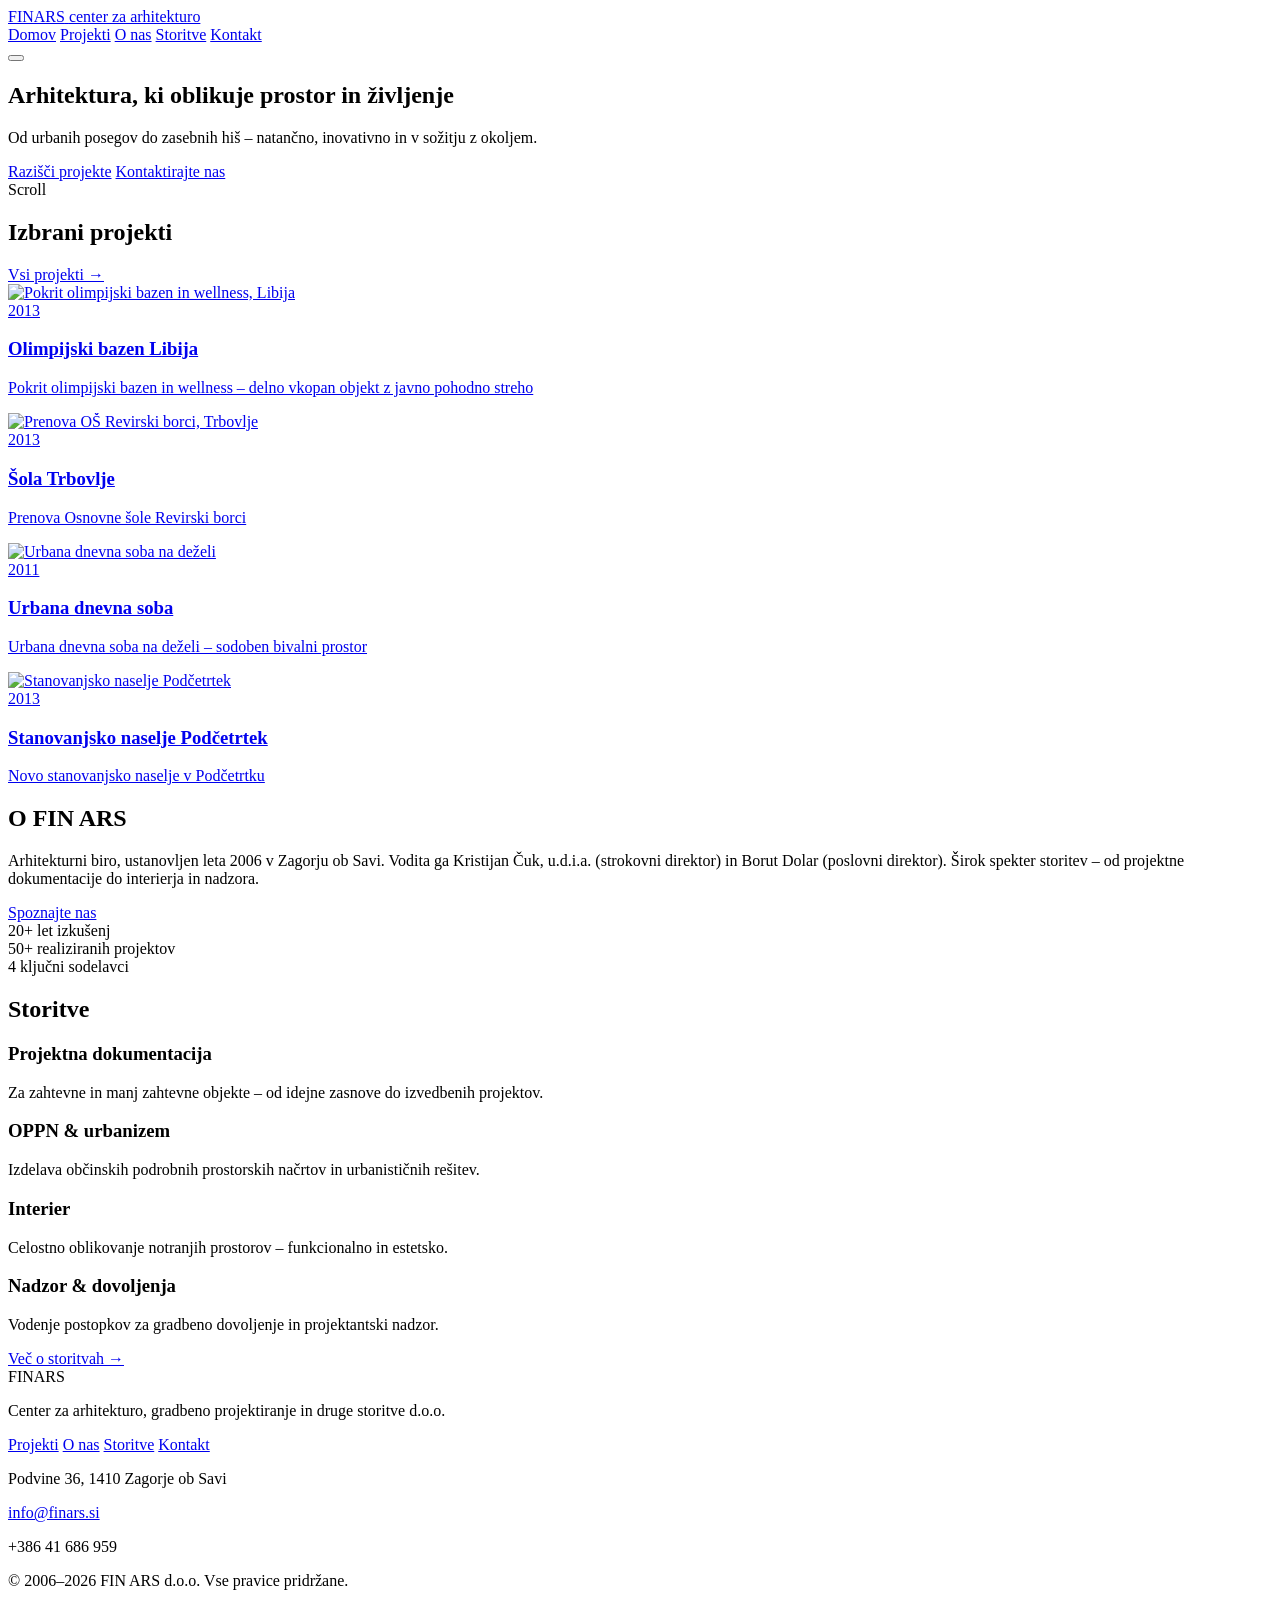
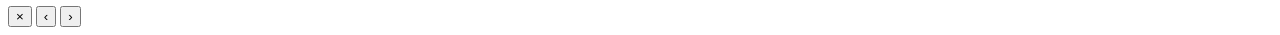
==== index.html @ 632afeab "Add homepage – Finars Studio 3.1" ====
<!DOCTYPE html>
<html lang="sl">
<head>
  <meta charset="UTF-8">
  <meta name="viewport" content="width=device-width, initial-scale=1.0">
  <title>FIN ARS – Center za arhitekturo</title>
  <meta name="description" content="FIN ARS d.o.o. – arhitekturni biro iz Zagorja ob Savi. Kakovostno projektiranje, OPPN, interieri in nadzor.">
  <link rel="preconnect" href="https://fonts.googleapis.com">
  <link rel="preconnect" href="https://fonts.gstatic.com" crossorigin>
  <link href="https://fonts.googleapis.com/css2?family=Inter:wght@300;400;500;600;700&display=swap" rel="stylesheet">
  <link rel="stylesheet" href="css/style.css">
</head>
<body>
  <!-- Animated architectural background -->
  <div class="bg-animation" aria-hidden="true">
    <div class="bg-slide active" style="background-image: url('https://finars.si/projekti/2013%207%20olimpijski%20bazen%20libija/01.jpg')"></div>
    <div class="bg-slide" style="background-image: url('https://finars.si/projekti/2013%206%20sola%20trbovlje/02.jpg')"></div>
    <div class="bg-slide" style="background-image: url('https://finars.si/projekti/2011%208%20urbana%20dnevna%20soba/01.jpg')"></div>
    <div class="bg-slide" style="background-image: url('https://finars.si/projekti/2013%202%20stanovanjsko%20naselje%20podcetrtek/01.jpg')"></div>
    <div class="bg-overlay"></div>
  </div>

  <header class="site-header">
    <div class="container header-inner">
      <a href="index.html" class="logo">
        <span class="logo-mark">FINARS</span>
        <span class="logo-sub">center za arhitekturo</span>
      </a>
      <nav class="main-nav" id="mainNav">
        <a href="index.html" class="active">Domov</a>
        <a href="projekti.html">Projekti</a>
        <a href="o-nas.html">O nas</a>
        <a href="storitve.html">Storitve</a>
        <a href="kontakt.html">Kontakt</a>
      </nav>
      <button class="menu-toggle" id="menuToggle" aria-label="Meni">
        <span></span><span></span><span></span>
      </button>
    </div>
  </header>

  <main>
    <!-- Hero -->
    <section class="hero">
      <div class="container hero-content">
        <h1 class="hero-title">Arhitektura, ki oblikuje prostor in življenje</h1>
        <p class="hero-subtitle">Od urbanih posegov do zasebnih hiš – natančno, inovativno in v sožitju z okoljem.</p>
        <div class="hero-cta">
          <a href="projekti.html" class="btn btn-primary">Razišči projekte</a>
          <a href="kontakt.html" class="btn btn-outline">Kontaktirajte nas</a>
        </div>
      </div>
      <div class="scroll-hint">
        <span>Scroll</span>
        <div class="scroll-line"></div>
      </div>
    </section>

    <!-- Selected projects preview -->
    <section class="section selected-projects">
      <div class="container">
        <div class="section-header">
          <h2>Izbrani projekti</h2>
          <a href="projekti.html" class="link-arrow">Vsi projekti →</a>
        </div>
        <div class="project-grid">
          <a href="projekt.html?id=olimpijski-bazen" class="project-card">
            <div class="project-image">
              <img src="https://finars.si/projekti/2013%207%20olimpijski%20bazen%20libija/01.jpg" alt="Pokrit olimpijski bazen in wellness, Libija" loading="lazy">
            </div>
            <div class="project-info">
              <span class="project-year">2013</span>
              <h3>Olimpijski bazen Libija</h3>
              <p>Pokrit olimpijski bazen in wellness – delno vkopan objekt z javno pohodno streho</p>
            </div>
          </a>
          <a href="projekt.html?id=sola-trbovlje" class="project-card">
            <div class="project-image">
              <img src="https://finars.si/projekti/2013%206%20sola%20trbovlje/01.jpg" alt="Prenova OŠ Revirski borci, Trbovlje" loading="lazy">
            </div>
            <div class="project-info">
              <span class="project-year">2013</span>
              <h3>Šola Trbovlje</h3>
              <p>Prenova Osnovne šole Revirski borci</p>
            </div>
          </a>
          <a href="projekt.html?id=urbana-dnevna-soba" class="project-card">
            <div class="project-image">
              <img src="https://finars.si/projekti/2011%208%20urbana%20dnevna%20soba/01.jpg" alt="Urbana dnevna soba na deželi" loading="lazy">
            </div>
            <div class="project-info">
              <span class="project-year">2011</span>
              <h3>Urbana dnevna soba</h3>
              <p>Urbana dnevna soba na deželi – sodoben bivalni prostor</p>
            </div>
          </a>
          <a href="projekt.html?id=stanovanjsko-naselje" class="project-card">
            <div class="project-image">
              <img src="https://finars.si/projekti/2013%202%20stanovanjsko%20naselje%20podcetrtek/01.jpg" alt="Stanovanjsko naselje Podčetrtek" loading="lazy">
            </div>
            <div class="project-info">
              <span class="project-year">2013</span>
              <h3>Stanovanjsko naselje Podčetrtek</h3>
              <p>Novo stanovanjsko naselje v Podčetrtku</p>
            </div>
          </a>
        </div>
      </div>
    </section>

    <!-- About teaser -->
    <section class="section about-teaser">
      <div class="container about-grid">
        <div class="about-text">
          <h2>O FIN ARS</h2>
          <p>Arhitekturni biro, ustanovljen leta 2006 v Zagorju ob Savi. Vodita ga Kristijan Čuk, u.d.i.a. (strokovni direktor) in Borut Dolar (poslovni direktor). Širok spekter storitev – od projektne dokumentacije do interierja in nadzora.</p>
          <a href="o-nas.html" class="btn btn-primary">Spoznajte nas</a>
        </div>
        <div class="about-stats">
          <div class="stat">
            <span class="stat-number">20+</span>
            <span class="stat-label">let izkušenj</span>
          </div>
          <div class="stat">
            <span class="stat-number">50+</span>
            <span class="stat-label">realiziranih projektov</span>
          </div>
          <div class="stat">
            <span class="stat-number">4</span>
            <span class="stat-label">ključni sodelavci</span>
          </div>
        </div>
      </div>
    </section>

    <!-- Services preview -->
    <section class="section services-preview">
      <div class="container">
        <h2>Storitve</h2>
        <div class="services-grid">
          <div class="service-item">
            <h3>Projektna dokumentacija</h3>
            <p>Za zahtevne in manj zahtevne objekte – od idejne zasnove do izvedbenih projektov.</p>
          </div>
          <div class="service-item">
            <h3>OPPN & urbanizem</h3>
            <p>Izdelava občinskih podrobnih prostorskih načrtov in urbanističnih rešitev.</p>
          </div>
          <div class="service-item">
            <h3>Interier</h3>
            <p>Celostno oblikovanje notranjih prostorov – funkcionalno in estetsko.</p>
          </div>
          <div class="service-item">
            <h3>Nadzor & dovoljenja</h3>
            <p>Vodenje postopkov za gradbeno dovoljenje in projektantski nadzor.</p>
          </div>
        </div>
        <a href="storitve.html" class="link-arrow">Več o storitvah →</a>
      </div>
    </section>
  </main>

  <footer class="site-footer">
    <div class="container footer-inner">
      <div class="footer-brand">
        <span class="logo-mark">FINARS</span>
        <p>Center za arhitekturo, gradbeno projektiranje in druge storitve d.o.o.</p>
      </div>
      <div class="footer-links">
        <a href="projekti.html">Projekti</a>
        <a href="o-nas.html">O nas</a>
        <a href="storitve.html">Storitve</a>
        <a href="kontakt.html">Kontakt</a>
      </div>
      <div class="footer-contact">
        <p>Podvine 36, 1410 Zagorje ob Savi</p>
        <p><a href="mailto:info@finars.si">info@finars.si</a></p>
        <p>+386 41 686 959</p>
      </div>
    </div>
    <div class="footer-bottom">
      <div class="container">
        <p>© 2006–2026 FIN ARS d.o.o. Vse pravice pridržane.</p>
      </div>
    </div>
  </footer>

  <!-- Lightbox -->
  <div class="lightbox" id="lightbox">
    <button class="lightbox-close" aria-label="Zapri">×</button>
    <button class="lightbox-prev" aria-label="Prejšnja">‹</button>
    <button class="lightbox-next" aria-label="Naslednja">›</button>
    <img src="" alt="" id="lightboxImg">
  </div>

  <script src="js/main.js"></script>
</body>
</html>
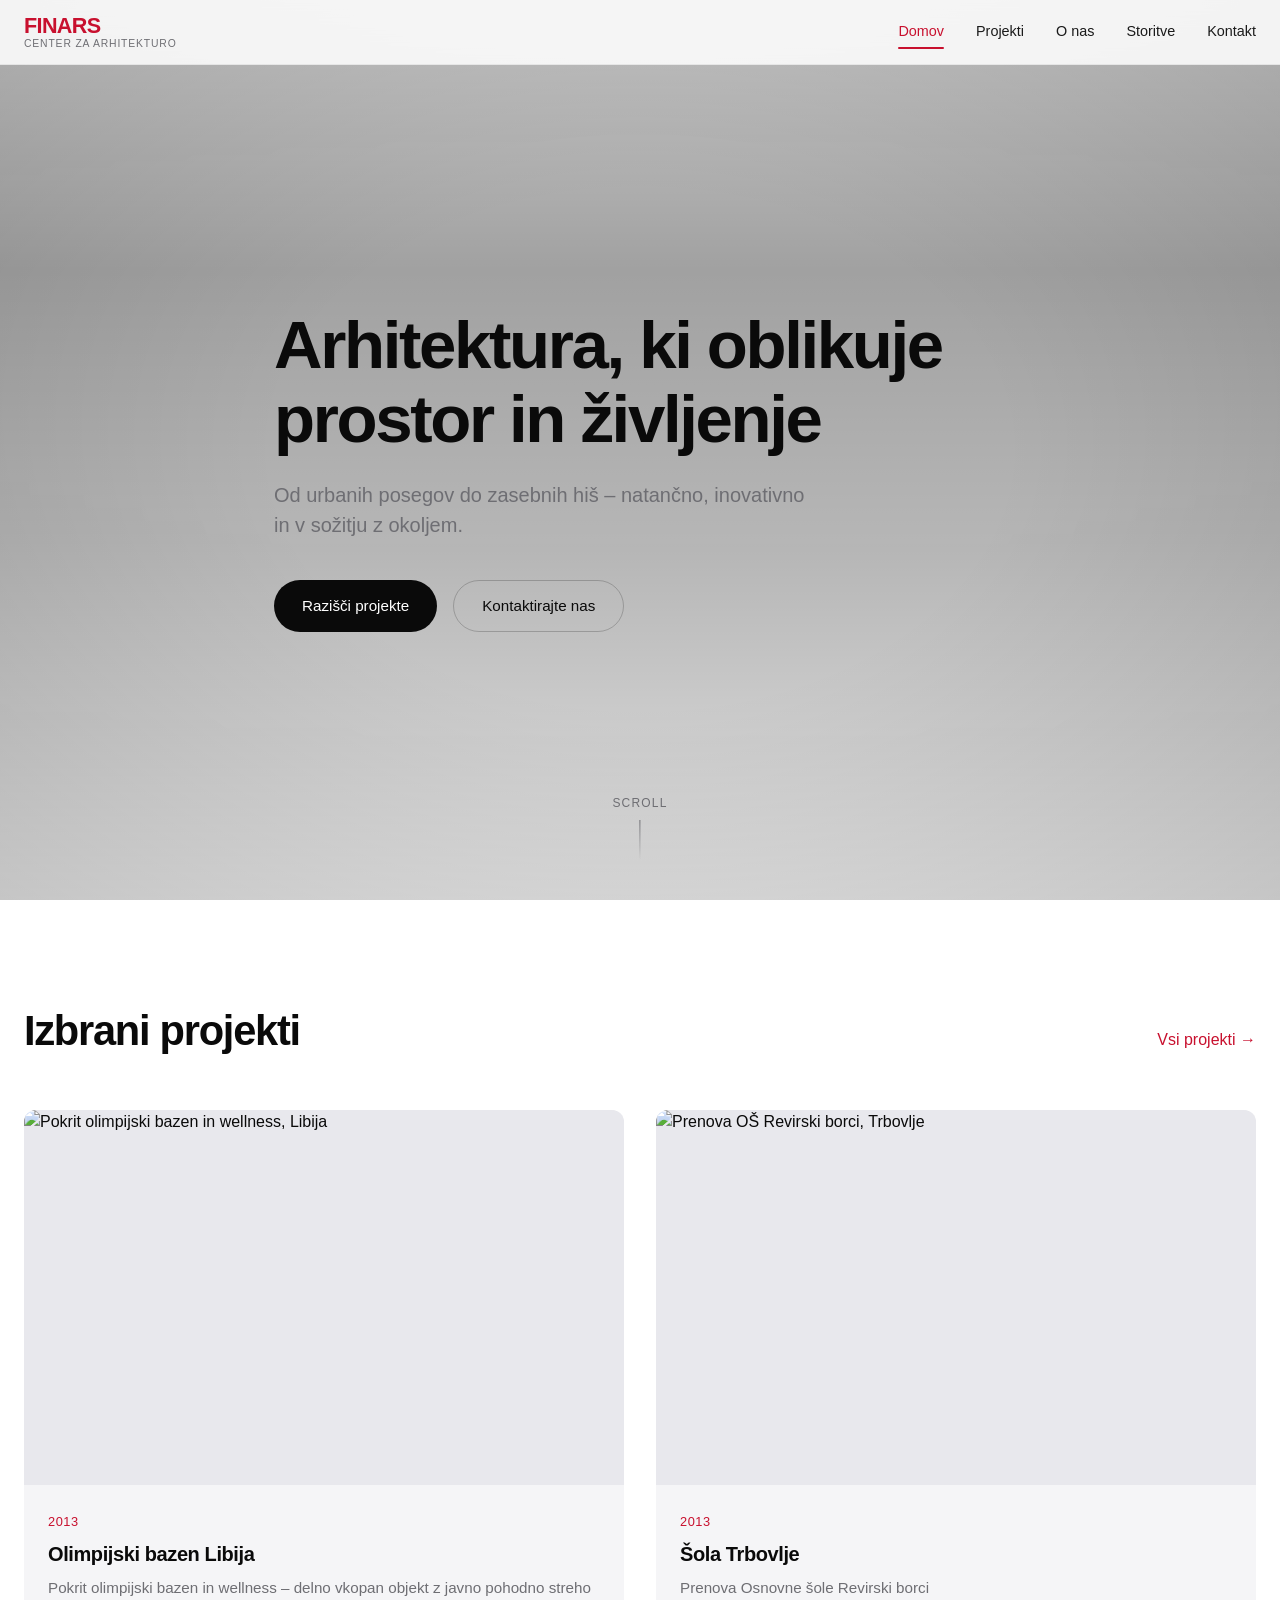
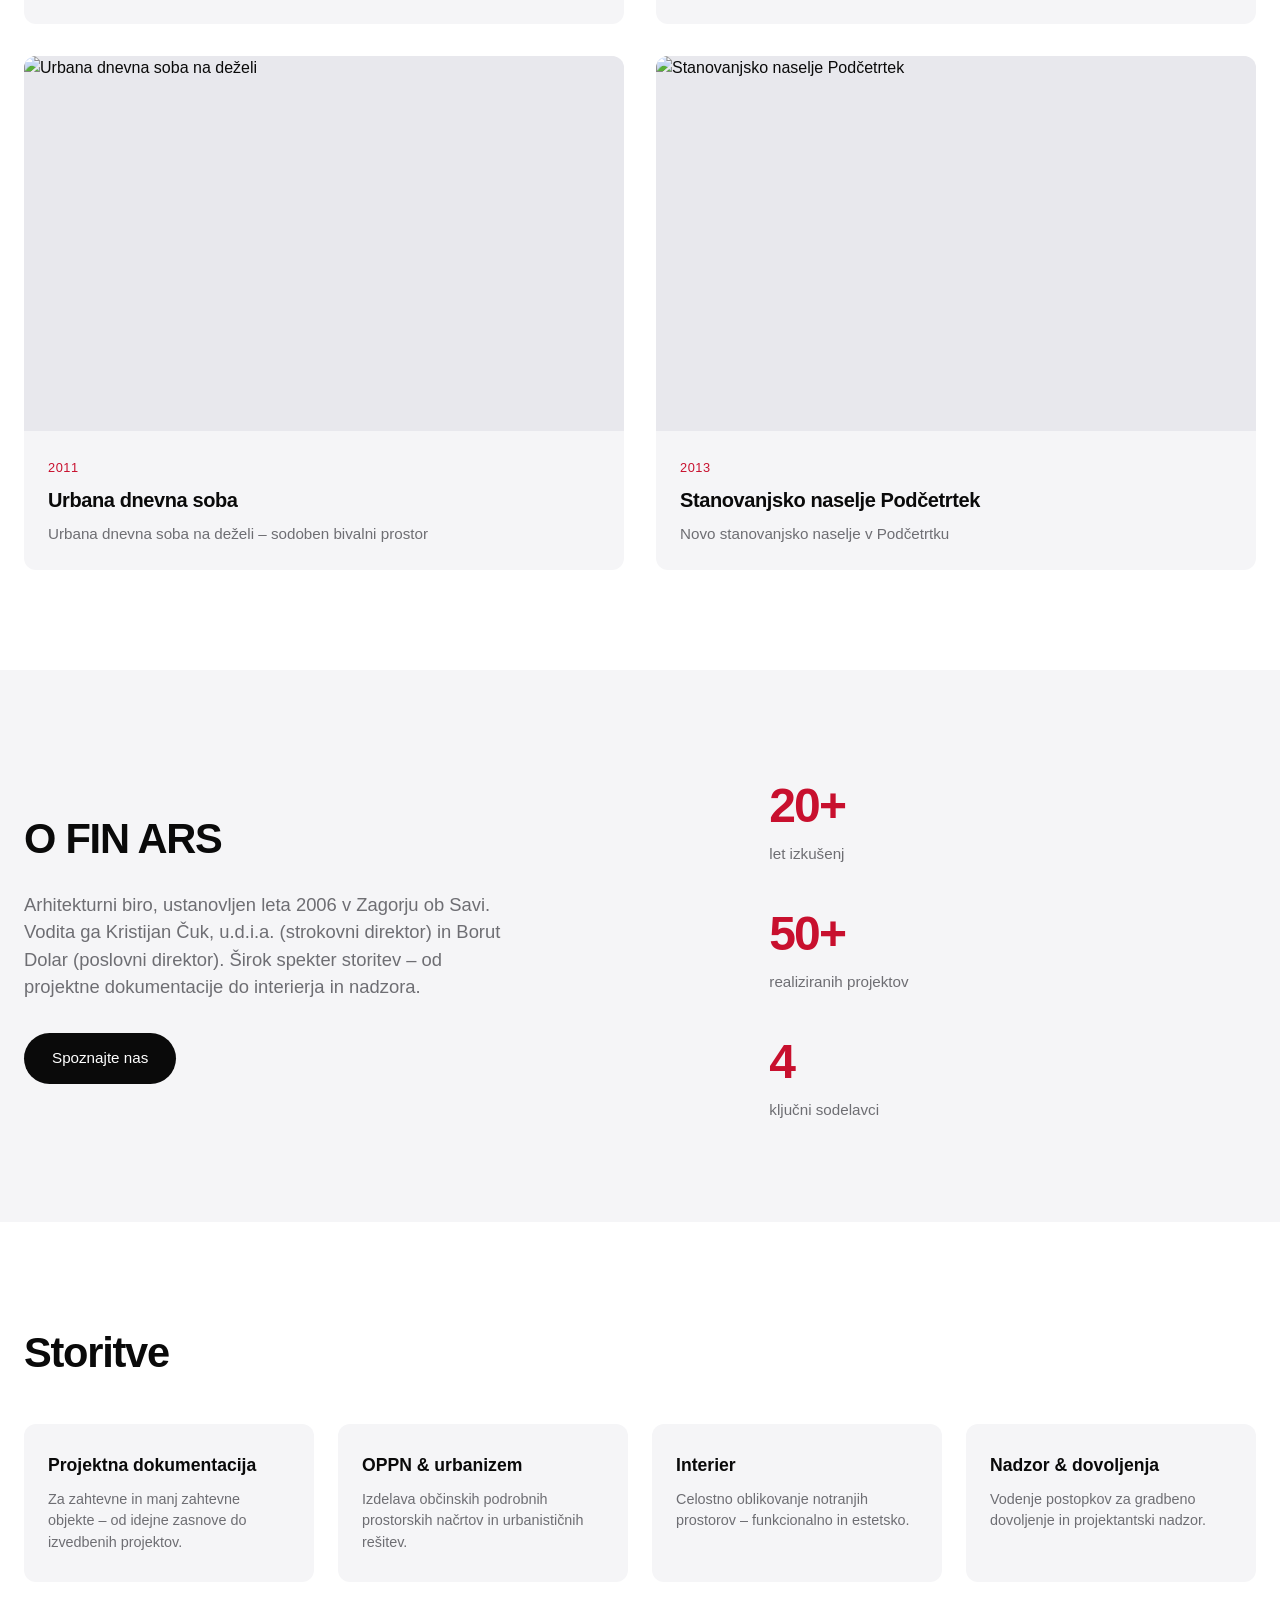
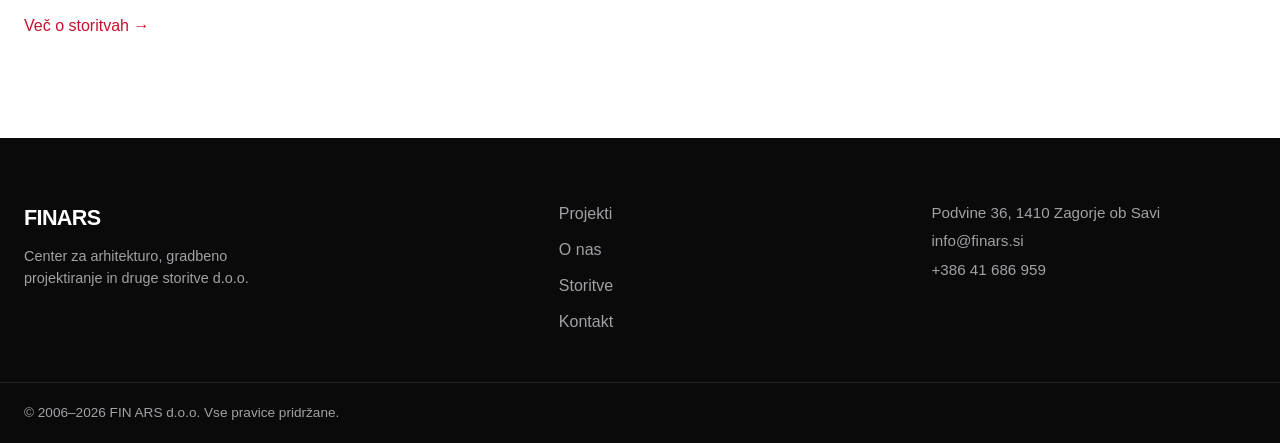
==== commit f1333551: "Več lepših arhitekturnih slik v animiranem ozadju + počasnejša animacija" ====
--- a/index.html
+++ b/index.html
@@ -11,12 +11,15 @@
   <link rel="stylesheet" href="css/style.css">
 </head>
 <body>
-  <!-- Animated architectural background -->
+  <!-- Animated architectural background – more transparent & cinematic -->
   <div class="bg-animation" aria-hidden="true">
     <div class="bg-slide active" style="background-image: url('https://finars.si/projekti/2013%207%20olimpijski%20bazen%20libija/01.jpg')"></div>
+    <div class="bg-slide" style="background-image: url('https://finars.si/projekti/2013%207%20olimpijski%20bazen%20libija/02.jpg')"></div>
     <div class="bg-slide" style="background-image: url('https://finars.si/projekti/2013%206%20sola%20trbovlje/02.jpg')"></div>
     <div class="bg-slide" style="background-image: url('https://finars.si/projekti/2011%208%20urbana%20dnevna%20soba/01.jpg')"></div>
     <div class="bg-slide" style="background-image: url('https://finars.si/projekti/2013%202%20stanovanjsko%20naselje%20podcetrtek/01.jpg')"></div>
+    <div class="bg-slide" style="background-image: url('https://finars.si/projekti/2010%203%20vrtec%20kisovec/01.jpg')"></div>
+    <div class="bg-slide" style="background-image: url('https://finars.si/projekti/2007%207%20spar%20litija/01.jpg')"></div>
     <div class="bg-overlay"></div>
   </div>
 
--- a/css/style.css
+++ b/css/style.css
@@ -0,0 +1,653 @@
+/* ===== FIN ARS – Apple-inspired architectural studio design ===== */
+:root {
+  --black: #0a0a0a;
+  --dark: #1a1a1a;
+  --gray: #6e6e73;
+  --light-gray: #f5f5f7;
+  --white: #ffffff;
+  --accent: #c8102e; /* subtle red from original brand */
+  --font: 'Inter', -apple-system, BlinkMacSystemFont, 'Segoe UI', sans-serif;
+  --radius: 12px;
+  --transition: 0.35s cubic-bezier(0.25, 0.1, 0.25, 1);
+}
+
+*, *::before, *::after { box-sizing: border-box; margin: 0; padding: 0; }
+
+html { scroll-behavior: smooth; font-size: 16px; }
+
+body {
+  font-family: var(--font);
+  color: var(--black);
+  background: var(--white);
+  line-height: 1.5;
+  -webkit-font-smoothing: antialiased;
+  overflow-x: hidden;
+}
+
+img { max-width: 100%; height: auto; display: block; }
+
+a { color: inherit; text-decoration: none; }
+
+.container {
+  width: 100%;
+  max-width: 1280px;
+  margin: 0 auto;
+  padding: 0 24px;
+}
+
+/* ===== Animated background – more transparent & cinematic ===== */
+.bg-animation {
+  position: fixed;
+  inset: 0;
+  z-index: -2;
+  overflow: hidden;
+  background: #0a0a0a;
+}
+.bg-slide {
+  position: absolute;
+  inset: 0;
+  background-size: cover;
+  background-position: center;
+  opacity: 0;
+  transform: scale(1.12);
+  transition: opacity 3.5s ease-in-out, transform 18s cubic-bezier(0.25, 0.1, 0.25, 1);
+  filter: saturate(1.05) contrast(1.05);
+  will-change: opacity, transform;
+}
+.bg-slide.active {
+  opacity: 0.42;
+  transform: scale(1);
+}
+.bg-overlay {
+  position: absolute;
+  inset: 0;
+  background: linear-gradient(
+    180deg,
+    rgba(255,255,255,0.78) 0%,
+    rgba(255,255,255,0.62) 30%,
+    rgba(255,255,255,0.70) 60%,
+    rgba(255,255,255,0.88) 100%
+  );
+  z-index: 1;
+  pointer-events: none;
+}
+/* subtle vignette for depth */
+.bg-overlay::after {
+  content: '';
+  position: absolute;
+  inset: 0;
+  background: radial-gradient(ellipse at center, transparent 40%, rgba(0,0,0,0.12) 100%);
+  pointer-events: none;
+}
+
+/* ===== Header ===== */
+.site-header {
+  position: fixed;
+  top: 0;
+  left: 0;
+  right: 0;
+  z-index: 100;
+  background: rgba(255,255,255,0.85);
+  backdrop-filter: saturate(180%) blur(20px);
+  -webkit-backdrop-filter: saturate(180%) blur(20px);
+  border-bottom: 1px solid rgba(0,0,0,0.06);
+  transition: background var(--transition);
+}
+.header-inner {
+  display: flex;
+  align-items: center;
+  justify-content: space-between;
+  height: 64px;
+}
+.logo {
+  display: flex;
+  flex-direction: column;
+  line-height: 1.1;
+}
+.logo-mark {
+  font-weight: 700;
+  font-size: 1.35rem;
+  letter-spacing: -0.03em;
+  color: var(--accent);
+}
+.logo-sub {
+  font-size: 0.65rem;
+  font-weight: 500;
+  color: var(--gray);
+  text-transform: uppercase;
+  letter-spacing: 0.08em;
+}
+.main-nav {
+  display: flex;
+  gap: 32px;
+}
+.main-nav a {
+  font-size: 0.9rem;
+  font-weight: 500;
+  color: var(--dark);
+  transition: color var(--transition);
+  position: relative;
+}
+.main-nav a:hover,
+.main-nav a.active { color: var(--accent); }
+.main-nav a.active::after {
+  content: '';
+  position: absolute;
+  bottom: -6px;
+  left: 0;
+  right: 0;
+  height: 2px;
+  background: var(--accent);
+  border-radius: 1px;
+}
+.menu-toggle {
+  display: none;
+  flex-direction: column;
+  gap: 5px;
+  background: none;
+  border: none;
+  cursor: pointer;
+  padding: 8px;
+}
+.menu-toggle span {
+  width: 22px;
+  height: 2px;
+  background: var(--black);
+  transition: var(--transition);
+}
+
+/* ===== Buttons ===== */
+.btn {
+  display: inline-flex;
+  align-items: center;
+  justify-content: center;
+  padding: 14px 28px;
+  font-size: 0.95rem;
+  font-weight: 500;
+  border-radius: 980px;
+  transition: all var(--transition);
+  cursor: pointer;
+  border: none;
+}
+.btn-primary {
+  background: var(--black);
+  color: var(--white);
+}
+.btn-primary:hover {
+  background: var(--accent);
+  transform: translateY(-1px);
+}
+.btn-outline {
+  background: transparent;
+  color: var(--black);
+  border: 1.5px solid rgba(0,0,0,0.2);
+}
+.btn-outline:hover {
+  border-color: var(--black);
+  background: rgba(0,0,0,0.04);
+}
+.link-arrow {
+  font-weight: 500;
+  color: var(--accent);
+  transition: opacity var(--transition);
+}
+.link-arrow:hover { opacity: 0.7; }
+
+/* ===== Hero ===== */
+.hero {
+  min-height: 100vh;
+  display: flex;
+  flex-direction: column;
+  justify-content: center;
+  padding: 120px 0 80px;
+  position: relative;
+}
+.hero-content {
+  max-width: 780px;
+}
+.hero-title {
+  font-size: clamp(2.4rem, 5.5vw, 4.2rem);
+  font-weight: 600;
+  letter-spacing: -0.035em;
+  line-height: 1.1;
+  margin-bottom: 24px;
+}
+.hero-subtitle {
+  font-size: 1.25rem;
+  color: var(--gray);
+  max-width: 540px;
+  margin-bottom: 40px;
+  font-weight: 400;
+}
+.hero-cta {
+  display: flex;
+  flex-wrap: wrap;
+  gap: 16px;
+}
+.scroll-hint {
+  position: absolute;
+  bottom: 40px;
+  left: 50%;
+  transform: translateX(-50%);
+  display: flex;
+  flex-direction: column;
+  align-items: center;
+  gap: 8px;
+  font-size: 0.75rem;
+  color: var(--gray);
+  letter-spacing: 0.1em;
+  text-transform: uppercase;
+}
+.scroll-line {
+  width: 1px;
+  height: 40px;
+  background: linear-gradient(to bottom, var(--gray), transparent);
+  animation: scrollPulse 2s ease-in-out infinite;
+}
+@keyframes scrollPulse {
+  0%, 100% { opacity: 0.3; transform: scaleY(0.6); }
+  50% { opacity: 1; transform: scaleY(1); }
+}
+
+/* ===== Sections ===== */
+.section {
+  padding: 100px 0;
+}
+.section-header {
+  display: flex;
+  justify-content: space-between;
+  align-items: baseline;
+  margin-bottom: 48px;
+}
+.section h2 {
+  font-size: clamp(1.8rem, 3.5vw, 2.6rem);
+  font-weight: 600;
+  letter-spacing: -0.03em;
+}
+
+/* ===== Project grid ===== */
+.project-grid {
+  display: grid;
+  grid-template-columns: repeat(2, 1fr);
+  gap: 32px;
+}
+.project-card {
+  display: block;
+  border-radius: var(--radius);
+  overflow: hidden;
+  background: var(--light-gray);
+  transition: transform var(--transition), box-shadow var(--transition);
+}
+.project-card:hover {
+  transform: translateY(-6px);
+  box-shadow: 0 20px 40px rgba(0,0,0,0.08);
+}
+.project-image {
+  aspect-ratio: 16/10;
+  overflow: hidden;
+  background: #e8e8ed;
+}
+.project-image img {
+  width: 100%;
+  height: 100%;
+  object-fit: cover;
+  transition: transform 0.7s cubic-bezier(0.25, 0.1, 0.25, 1);
+}
+.project-card:hover .project-image img {
+  transform: scale(1.06);
+}
+.project-info {
+  padding: 24px;
+}
+.project-year {
+  font-size: 0.8rem;
+  font-weight: 500;
+  color: var(--accent);
+  letter-spacing: 0.04em;
+}
+.project-info h3 {
+  font-size: 1.25rem;
+  font-weight: 600;
+  margin: 6px 0 8px;
+  letter-spacing: -0.02em;
+}
+.project-info p {
+  font-size: 0.95rem;
+  color: var(--gray);
+}
+
+/* ===== About teaser ===== */
+.about-teaser {
+  background: var(--light-gray);
+}
+.about-grid {
+  display: grid;
+  grid-template-columns: 1.4fr 1fr;
+  gap: 64px;
+  align-items: center;
+}
+.about-text p {
+  font-size: 1.15rem;
+  color: var(--gray);
+  margin: 20px 0 32px;
+  max-width: 480px;
+}
+.about-stats {
+  display: grid;
+  gap: 32px;
+}
+.stat-number {
+  display: block;
+  font-size: 3rem;
+  font-weight: 600;
+  letter-spacing: -0.04em;
+  color: var(--accent);
+}
+.stat-label {
+  font-size: 0.95rem;
+  color: var(--gray);
+}
+
+/* ===== Services ===== */
+.services-grid {
+  display: grid;
+  grid-template-columns: repeat(4, 1fr);
+  gap: 24px;
+  margin: 40px 0 32px;
+}
+.service-item {
+  padding: 28px 24px;
+  background: var(--light-gray);
+  border-radius: var(--radius);
+  transition: background var(--transition);
+}
+.service-item:hover { background: #ebebed; }
+.service-item h3 {
+  font-size: 1.1rem;
+  font-weight: 600;
+  margin-bottom: 10px;
+}
+.service-item p {
+  font-size: 0.9rem;
+  color: var(--gray);
+}
+
+/* ===== Footer ===== */
+.site-footer {
+  background: var(--black);
+  color: #a1a1a6;
+  padding-top: 64px;
+}
+.footer-inner {
+  display: grid;
+  grid-template-columns: 1.5fr 1fr 1fr;
+  gap: 48px;
+  padding-bottom: 48px;
+}
+.footer-brand .logo-mark {
+  color: var(--white);
+  display: block;
+  margin-bottom: 12px;
+}
+.footer-brand p { font-size: 0.9rem; max-width: 280px; }
+.footer-links {
+  display: flex;
+  flex-direction: column;
+  gap: 12px;
+}
+.footer-links a:hover { color: var(--white); }
+.footer-contact p { margin-bottom: 6px; font-size: 0.95rem; }
+.footer-contact a:hover { color: var(--white); }
+.footer-bottom {
+  border-top: 1px solid rgba(255,255,255,0.1);
+  padding: 20px 0;
+  font-size: 0.85rem;
+}
+
+/* ===== Lightbox ===== */
+.lightbox {
+  position: fixed;
+  inset: 0;
+  background: rgba(0,0,0,0.92);
+  z-index: 1000;
+  display: flex;
+  align-items: center;
+  justify-content: center;
+  opacity: 0;
+  visibility: hidden;
+  transition: opacity 0.3s, visibility 0.3s;
+}
+.lightbox.open {
+  opacity: 1;
+  visibility: visible;
+}
+.lightbox img {
+  max-width: 92vw;
+  max-height: 88vh;
+  object-fit: contain;
+  border-radius: 4px;
+  transform: scale(0.95);
+  transition: transform 0.3s;
+}
+.lightbox.open img { transform: scale(1); }
+.lightbox-close,
+.lightbox-prev,
+.lightbox-next {
+  position: absolute;
+  background: none;
+  border: none;
+  color: white;
+  font-size: 2.5rem;
+  cursor: pointer;
+  opacity: 0.7;
+  transition: opacity 0.2s;
+  z-index: 10;
+}
+.lightbox-close:hover,
+.lightbox-prev:hover,
+.lightbox-next:hover { opacity: 1; }
+.lightbox-close { top: 20px; right: 28px; font-size: 2.8rem; }
+.lightbox-prev { left: 20px; top: 50%; transform: translateY(-50%); }
+.lightbox-next { right: 20px; top: 50%; transform: translateY(-50%); }
+
+/* ===== Project detail page ===== */
+.project-hero {
+  padding: 120px 0 40px;
+}
+.project-hero h1 {
+  font-size: clamp(2rem, 4vw, 3.2rem);
+  font-weight: 600;
+  letter-spacing: -0.03em;
+  margin-bottom: 12px;
+}
+.project-meta {
+  display: flex;
+  flex-wrap: wrap;
+  gap: 24px;
+  color: var(--gray);
+  font-size: 0.95rem;
+  margin-bottom: 32px;
+}
+.project-meta strong { color: var(--black); font-weight: 500; }
+.project-description {
+  max-width: 720px;
+  font-size: 1.1rem;
+  color: var(--gray);
+  margin-bottom: 48px;
+  line-height: 1.7;
+}
+.gallery {
+  display: grid;
+  grid-template-columns: repeat(auto-fill, minmax(300px, 1fr));
+  gap: 16px;
+  margin-bottom: 80px;
+}
+.gallery-item {
+  aspect-ratio: 4/3;
+  overflow: hidden;
+  border-radius: 8px;
+  cursor: zoom-in;
+  background: #e8e8ed;
+}
+.gallery-item img {
+  width: 100%;
+  height: 100%;
+  object-fit: cover;
+  transition: transform 0.5s;
+}
+.gallery-item:hover img { transform: scale(1.05); }
+
+/* ===== Page specific ===== */
+.page-header {
+  padding: 140px 0 60px;
+  text-align: center;
+}
+.page-header h1 {
+  font-size: clamp(2.2rem, 4.5vw, 3.5rem);
+  font-weight: 600;
+  letter-spacing: -0.035em;
+}
+.page-header p {
+  font-size: 1.2rem;
+  color: var(--gray);
+  margin-top: 16px;
+  max-width: 560px;
+  margin-left: auto;
+  margin-right: auto;
+}
+
+/* Filter / projects list */
+.filters {
+  display: flex;
+  flex-wrap: wrap;
+  gap: 10px;
+  margin-bottom: 40px;
+  justify-content: center;
+}
+.filter-btn {
+  padding: 8px 18px;
+  border-radius: 980px;
+  border: 1px solid rgba(0,0,0,0.15);
+  background: transparent;
+  font-size: 0.9rem;
+  font-weight: 500;
+  cursor: pointer;
+  transition: all 0.25s;
+}
+.filter-btn:hover,
+.filter-btn.active {
+  background: var(--black);
+  color: white;
+  border-color: var(--black);
+}
+
+/* Contact form */
+.contact-grid {
+  display: grid;
+  grid-template-columns: 1fr 1fr;
+  gap: 64px;
+  max-width: 1000px;
+  margin: 0 auto;
+}
+.contact-info h3 {
+  font-size: 1.3rem;
+  margin-bottom: 20px;
+}
+.contact-info p {
+  margin-bottom: 12px;
+  color: var(--gray);
+}
+.contact-info a { color: var(--accent); }
+.form-group {
+  margin-bottom: 20px;
+}
+.form-group label {
+  display: block;
+  font-size: 0.85rem;
+  font-weight: 500;
+  margin-bottom: 6px;
+}
+.form-group input,
+.form-group textarea {
+  width: 100%;
+  padding: 14px 16px;
+  border: 1px solid rgba(0,0,0,0.15);
+  border-radius: 10px;
+  font-family: inherit;
+  font-size: 1rem;
+  transition: border-color 0.25s;
+}
+.form-group input:focus,
+.form-group textarea:focus {
+  outline: none;
+  border-color: var(--black);
+}
+.form-group textarea { min-height: 140px; resize: vertical; }
+
+/* Team */
+.team-grid {
+  display: grid;
+  grid-template-columns: repeat(auto-fill, minmax(240px, 1fr));
+  gap: 32px;
+  margin-top: 48px;
+}
+.team-card {
+  text-align: center;
+}
+.team-card h3 {
+  font-size: 1.15rem;
+  margin-top: 16px;
+}
+.team-card p {
+  font-size: 0.9rem;
+  color: var(--gray);
+}
+
+/* ===== Responsive ===== */
+@media (max-width: 900px) {
+  .project-grid { grid-template-columns: 1fr; }
+  .about-grid { grid-template-columns: 1fr; gap: 40px; }
+  .services-grid { grid-template-columns: 1fr 1fr; }
+  .footer-inner { grid-template-columns: 1fr; gap: 32px; }
+  .contact-grid { grid-template-columns: 1fr; }
+}
+
+@media (max-width: 700px) {
+  .main-nav {
+    position: fixed;
+    top: 64px;
+    left: 0;
+    right: 0;
+    background: white;
+    flex-direction: column;
+    padding: 24px;
+    gap: 20px;
+    border-bottom: 1px solid rgba(0,0,0,0.08);
+    transform: translateY(-120%);
+    opacity: 0;
+    transition: all 0.35s;
+    pointer-events: none;
+  }
+  .main-nav.open {
+    transform: translateY(0);
+    opacity: 1;
+    pointer-events: auto;
+  }
+  .menu-toggle { display: flex; }
+  .services-grid { grid-template-columns: 1fr; }
+  .hero { padding: 100px 0 60px; min-height: 90vh; }
+  .section { padding: 70px 0; }
+  .gallery { grid-template-columns: 1fr; }
+}
+
+/* Utility */
+.sr-only {
+  position: absolute;
+  width: 1px;
+  height: 1px;
+  padding: 0;
+  margin: -1px;
+  overflow: hidden;
+  clip: rect(0,0,0,0);
+  border: 0;
+}
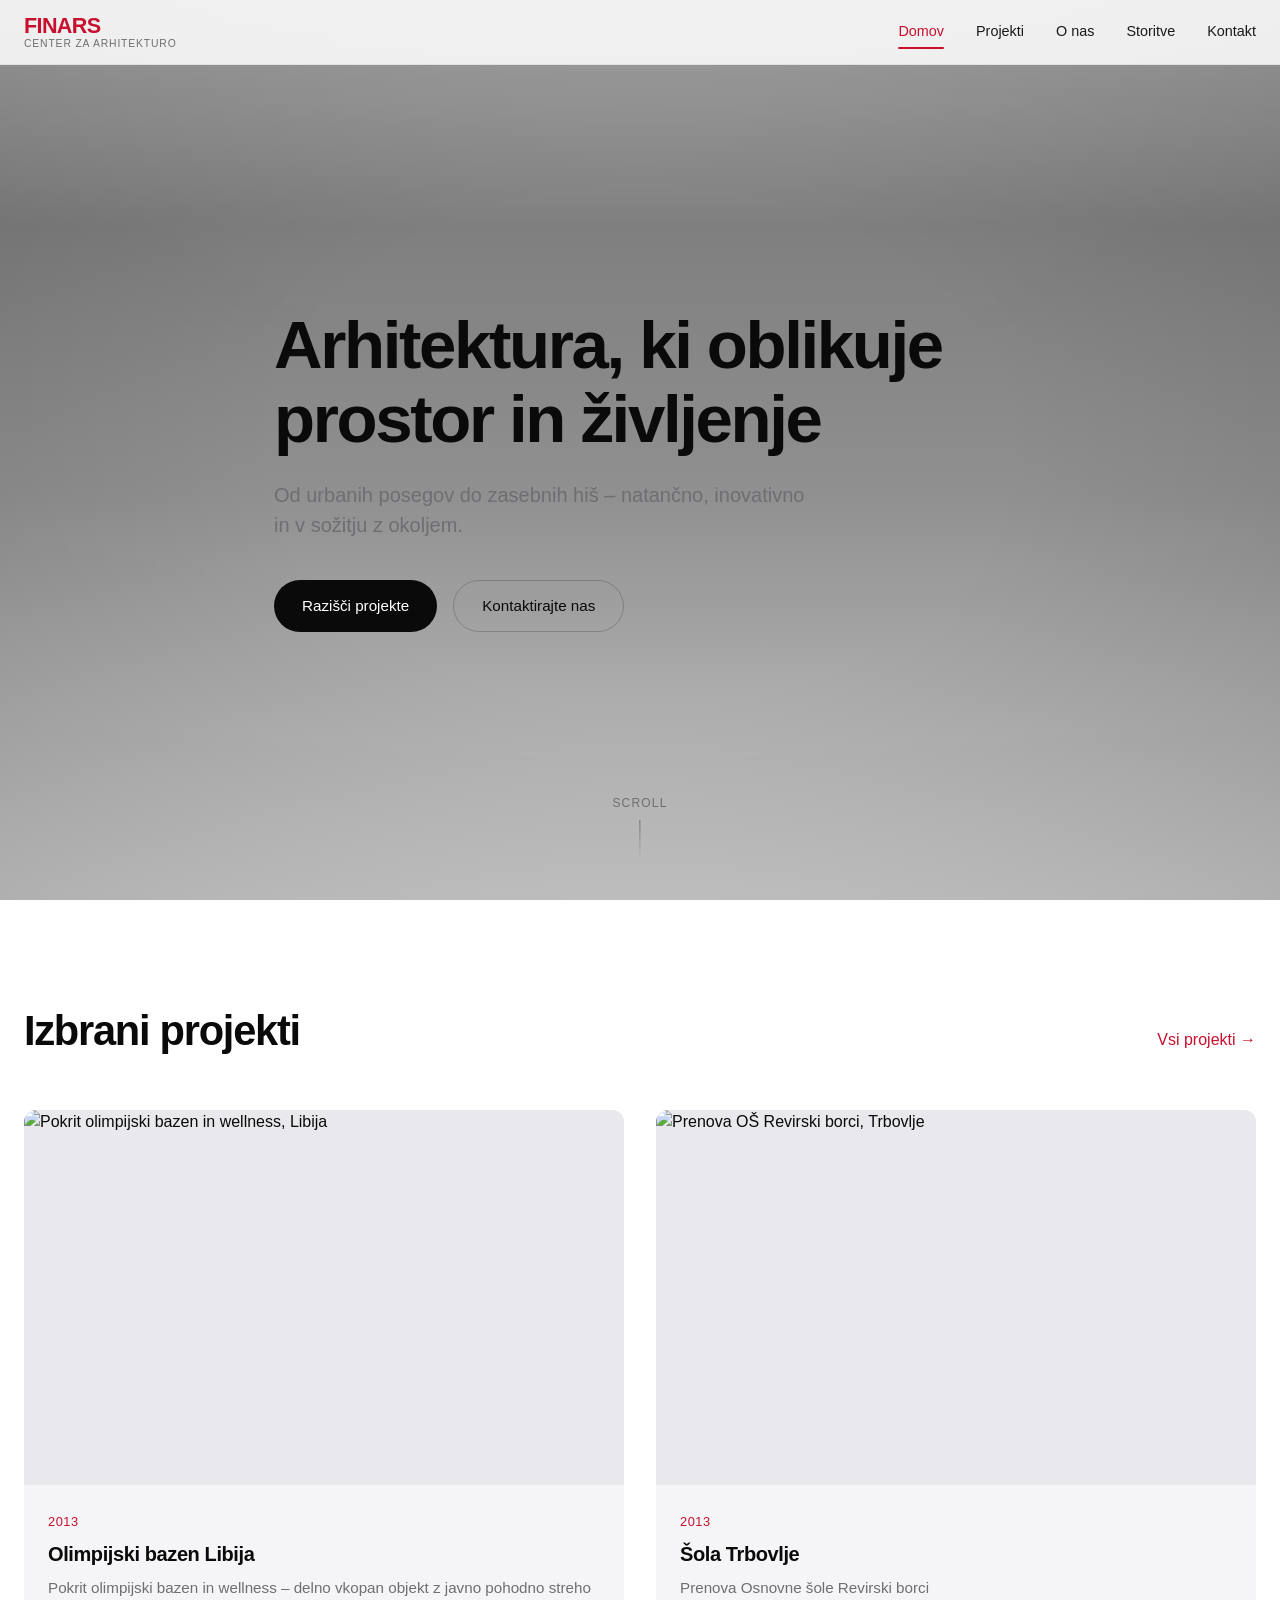
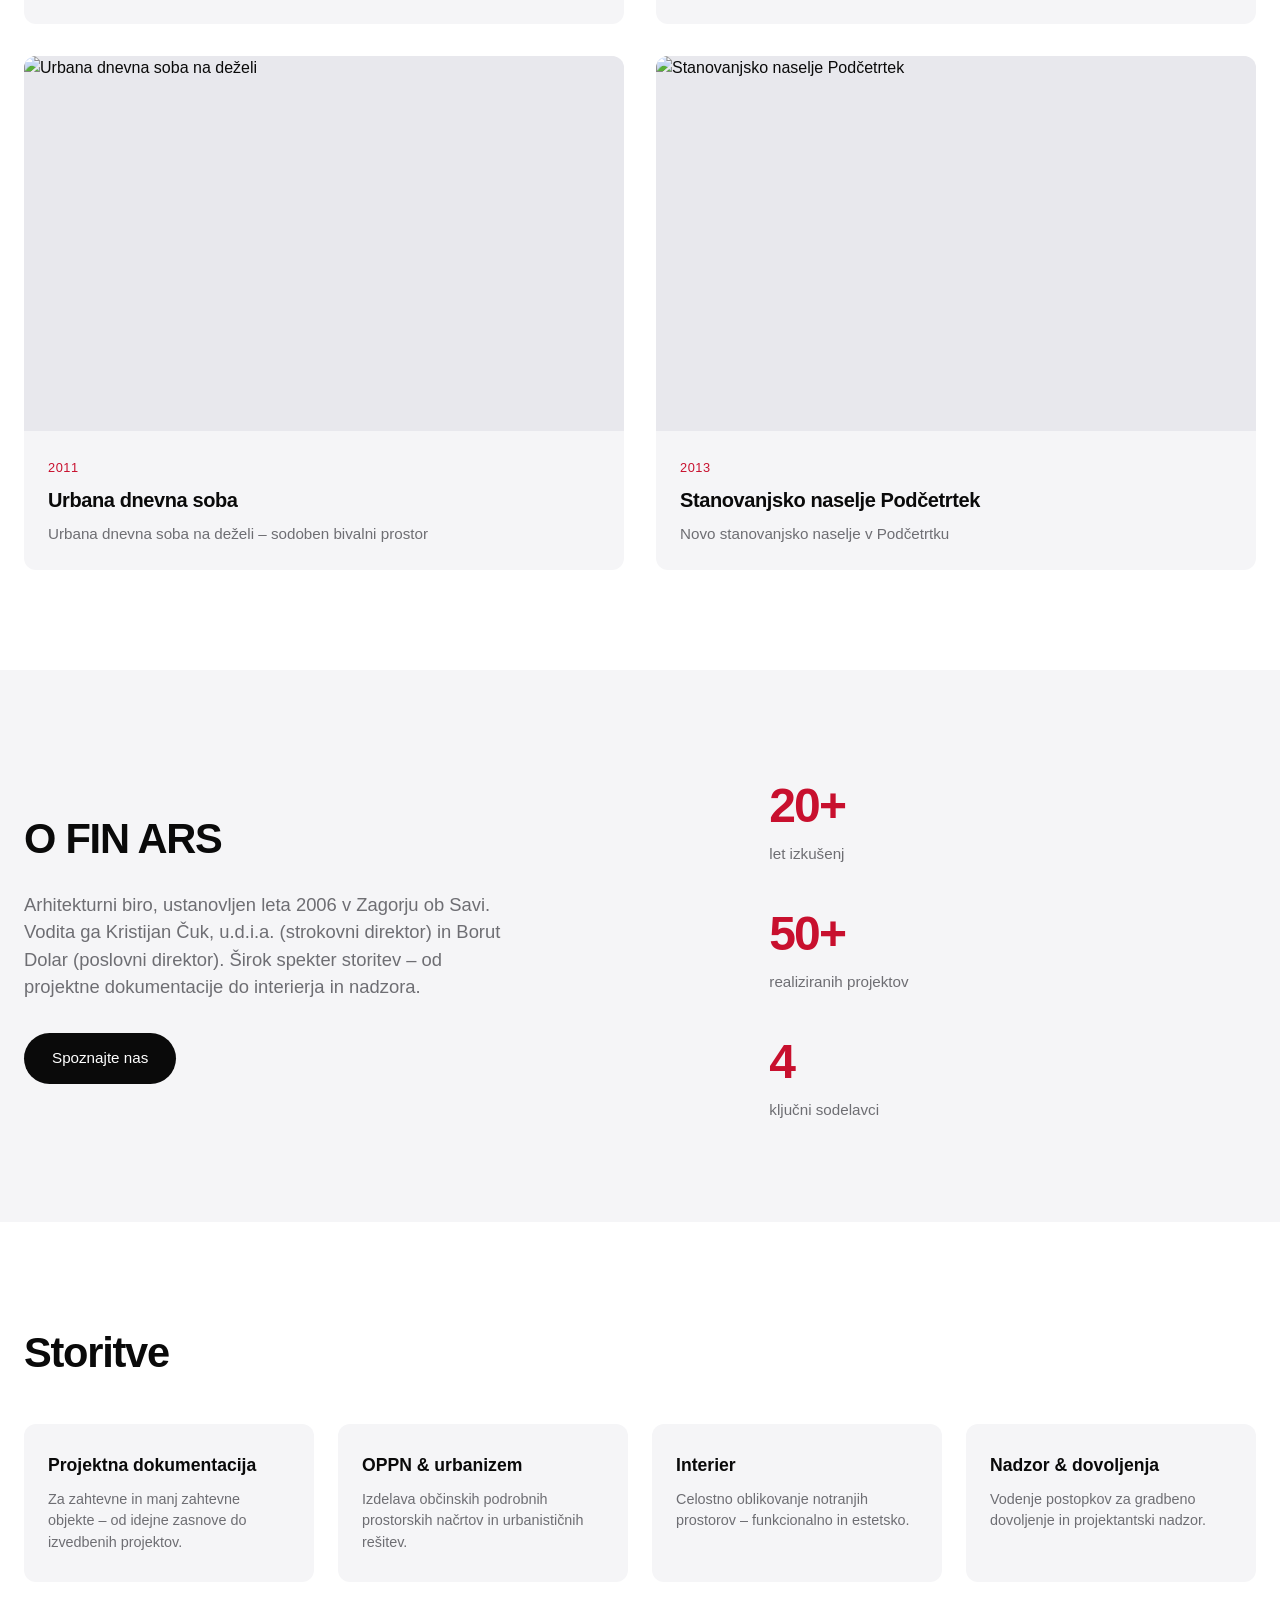
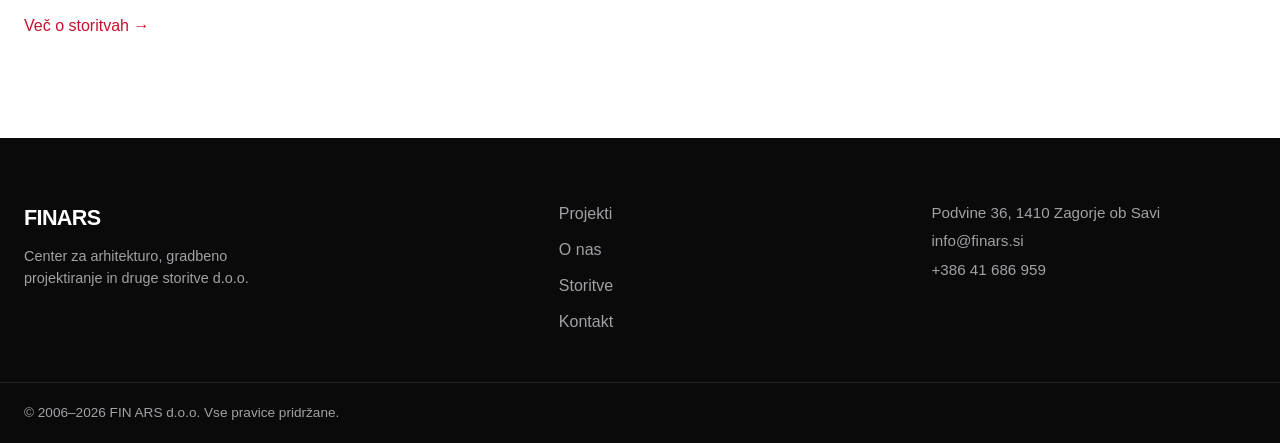
==== commit 61cfd9b5: "Zamenjava animiranega ozadja z visokokakovostnimi Unsplash arhitekturnimi slikami + bolj transparent" ====
--- a/index.html
+++ b/index.html
@@ -11,15 +11,15 @@
   <link rel="stylesheet" href="css/style.css">
 </head>
 <body>
-  <!-- Animated architectural background – more transparent & cinematic -->
+  <!-- Animated background – high quality Unsplash architecture -->
   <div class="bg-animation" aria-hidden="true">
-    <div class="bg-slide active" style="background-image: url('https://finars.si/projekti/2013%207%20olimpijski%20bazen%20libija/01.jpg')"></div>
-    <div class="bg-slide" style="background-image: url('https://finars.si/projekti/2013%207%20olimpijski%20bazen%20libija/02.jpg')"></div>
-    <div class="bg-slide" style="background-image: url('https://finars.si/projekti/2013%206%20sola%20trbovlje/02.jpg')"></div>
-    <div class="bg-slide" style="background-image: url('https://finars.si/projekti/2011%208%20urbana%20dnevna%20soba/01.jpg')"></div>
-    <div class="bg-slide" style="background-image: url('https://finars.si/projekti/2013%202%20stanovanjsko%20naselje%20podcetrtek/01.jpg')"></div>
-    <div class="bg-slide" style="background-image: url('https://finars.si/projekti/2010%203%20vrtec%20kisovec/01.jpg')"></div>
-    <div class="bg-slide" style="background-image: url('https://finars.si/projekti/2007%207%20spar%20litija/01.jpg')"></div>
+    <div class="bg-slide active" style="background-image: url('https://images.unsplash.com/photo-1487958449943-2429e8be8625?auto=format&fit=crop&w=1920&q=80')"></div>
+    <div class="bg-slide" style="background-image: url('https://images.unsplash.com/photo-1486325212027-8081e485255e?auto=format&fit=crop&w=1920&q=80')"></div>
+    <div class="bg-slide" style="background-image: url('https://images.unsplash.com/photo-1511818966892-d7d671e672a2?auto=format&fit=crop&w=1920&q=80')"></div>
+    <div class="bg-slide" style="background-image: url('https://images.unsplash.com/photo-1448630360428-65456885c650?auto=format&fit=crop&w=1920&q=80')"></div>
+    <div class="bg-slide" style="background-image: url('https://images.unsplash.com/photo-1479839672679-a46483c0e7c8?auto=format&fit=crop&w=1920&q=80')"></div>
+    <div class="bg-slide" style="background-image: url('https://images.unsplash.com/photo-1497366754035-f200968a6e72?auto=format&fit=crop&w=1920&q=80')"></div>
+    <div class="bg-slide" style="background-image: url('https://images.unsplash.com/photo-1503387762-592deb58ef4e?auto=format&fit=crop&w=1920&q=80')"></div>
     <div class="bg-overlay"></div>
   </div>
 
--- a/css/style.css
+++ b/css/style.css
@@ -5,7 +5,7 @@
   --gray: #6e6e73;
   --light-gray: #f5f5f7;
   --white: #ffffff;
-  --accent: #c8102e; /* subtle red from original brand */
+  --accent: #c8102e;
   --font: 'Inter', -apple-system, BlinkMacSystemFont, 'Segoe UI', sans-serif;
   --radius: 12px;
   --transition: 0.35s cubic-bezier(0.25, 0.1, 0.25, 1);
@@ -25,7 +25,6 @@
 }
 
 img { max-width: 100%; height: auto; display: block; }
-
 a { color: inherit; text-decoration: none; }
 
 .container {
@@ -55,7 +54,7 @@
   will-change: opacity, transform;
 }
 .bg-slide.active {
-  opacity: 0.42;
+  opacity: 0.55;
   transform: scale(1);
 }
 .bg-overlay {
@@ -63,15 +62,14 @@
   inset: 0;
   background: linear-gradient(
     180deg,
-    rgba(255,255,255,0.78) 0%,
-    rgba(255,255,255,0.62) 30%,
-    rgba(255,255,255,0.70) 60%,
-    rgba(255,255,255,0.88) 100%
+    rgba(255,255,255,0.65) 0%,
+    rgba(255,255,255,0.48) 25%,
+    rgba(255,255,255,0.55) 55%,
+    rgba(255,255,255,0.78) 100%
   );
   z-index: 1;
   pointer-events: none;
 }
-/* subtle vignette for depth */
 .bg-overlay::after {
   content: '';
   position: absolute;
@@ -516,7 +514,6 @@
   margin-right: auto;
 }
 
-/* Filter / projects list */
 .filters {
   display: flex;
   flex-wrap: wrap;
@@ -541,7 +538,6 @@
   border-color: var(--black);
 }
 
-/* Contact form */
 .contact-grid {
   display: grid;
   grid-template-columns: 1fr 1fr;
@@ -584,7 +580,6 @@
 }
 .form-group textarea { min-height: 140px; resize: vertical; }
 
-/* Team */
 .team-grid {
   display: grid;
   grid-template-columns: repeat(auto-fill, minmax(240px, 1fr));
@@ -640,7 +635,6 @@
   .gallery { grid-template-columns: 1fr; }
 }
 
-/* Utility */
 .sr-only {
   position: absolute;
   width: 1px;
